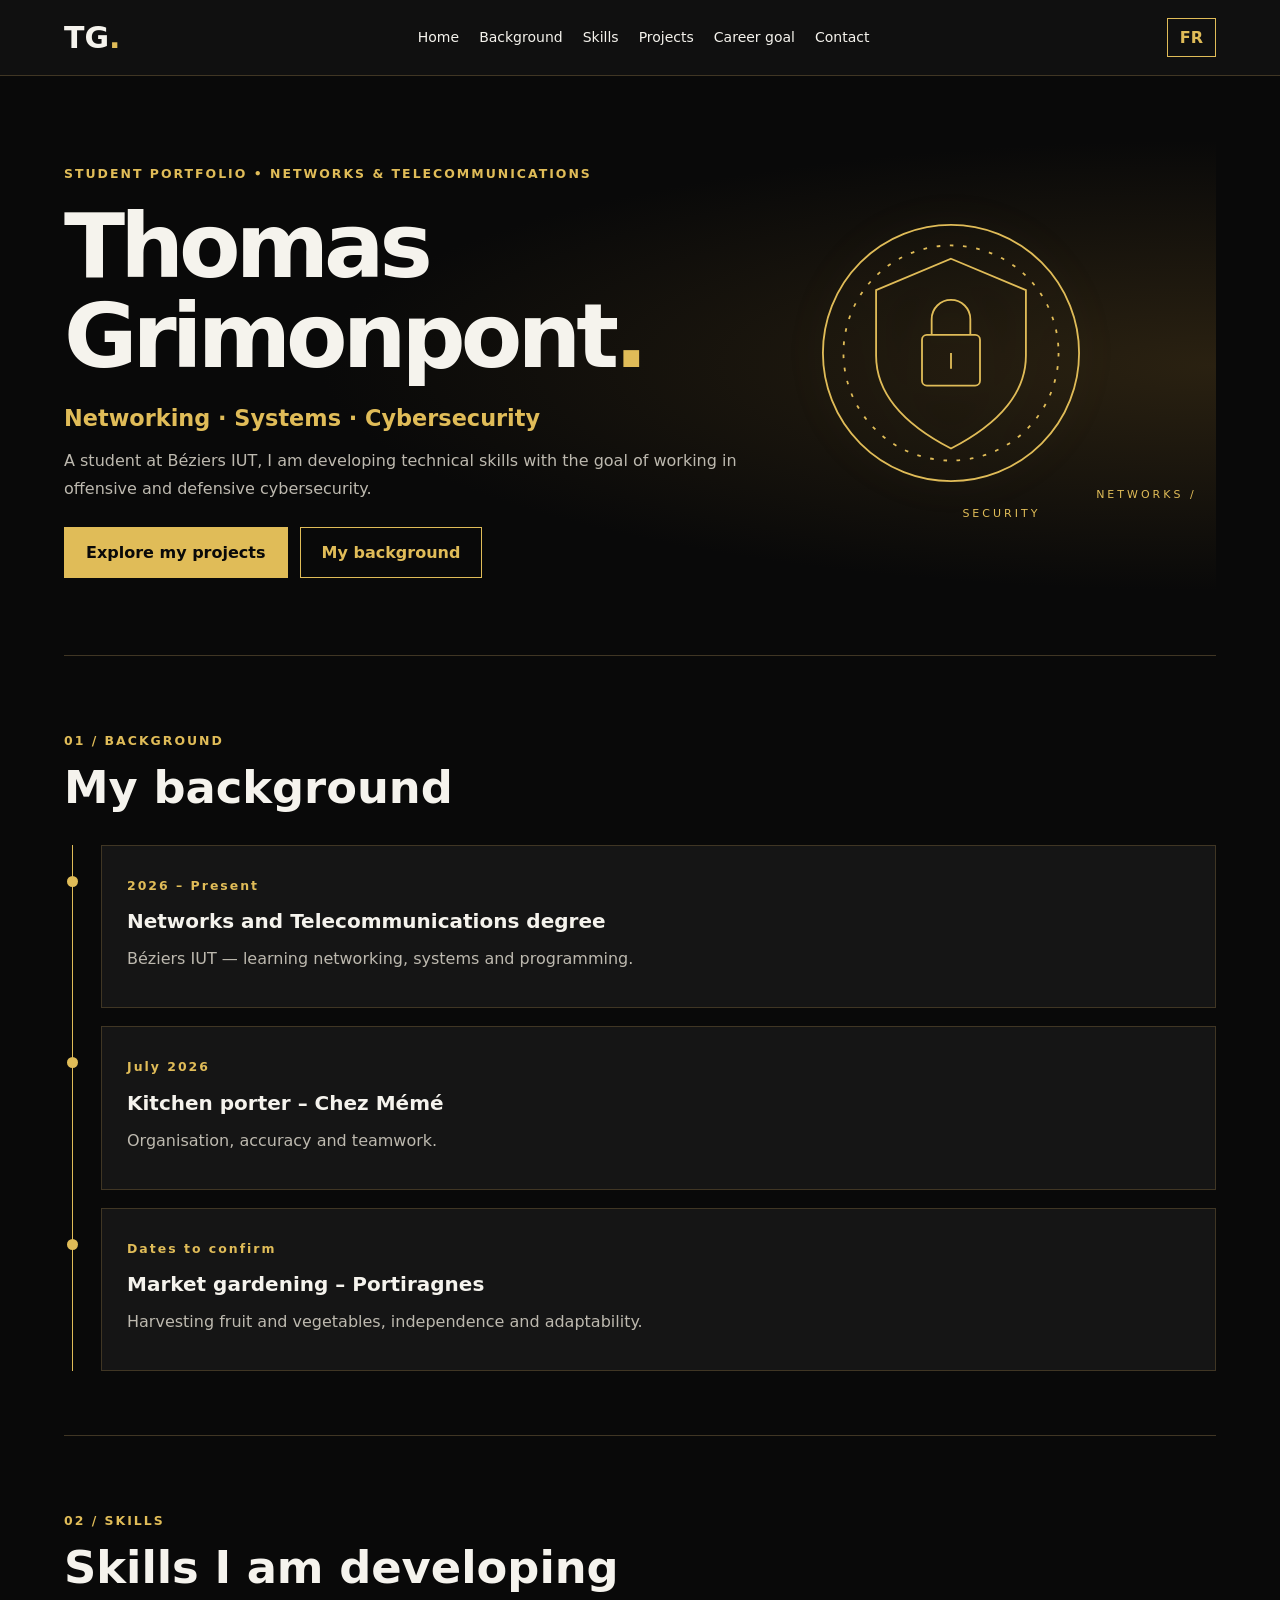
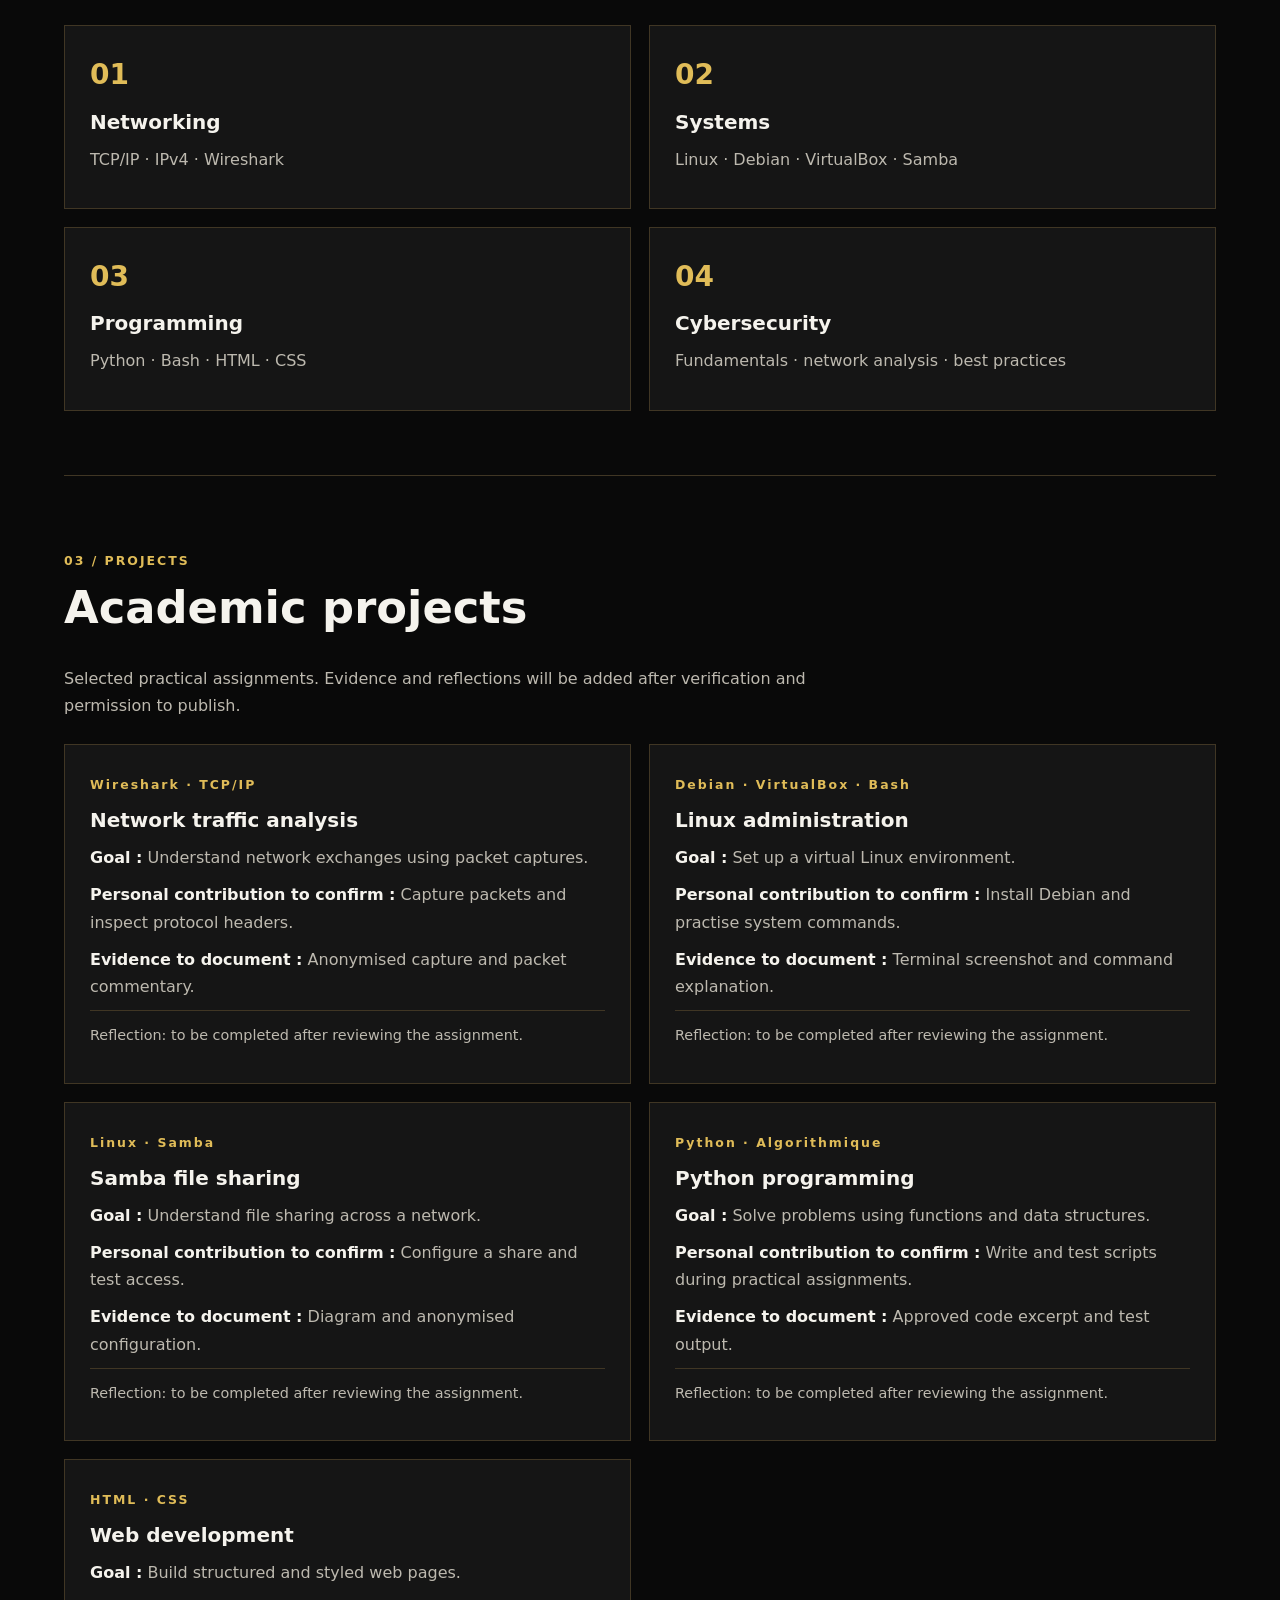
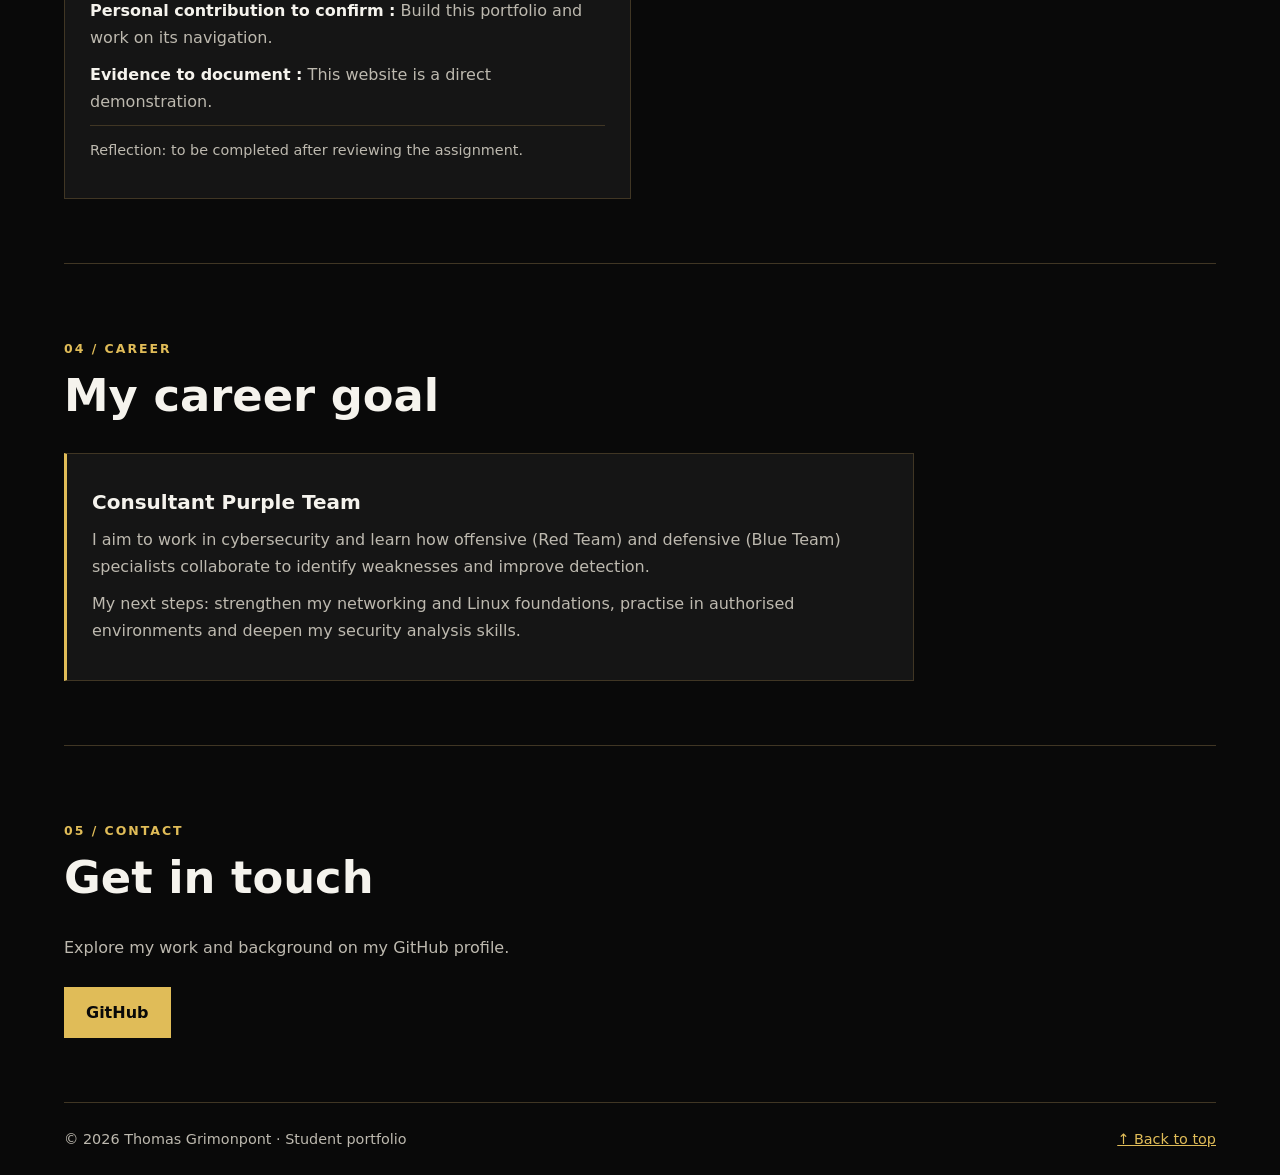
==== en.html @ 9ff3ca35 "Add files via upload" ====
<!doctype html><html lang="en"><head><meta charset="utf-8"><meta name="viewport" content="width=device-width,initial-scale=1"><meta name="description" content="Portfolio Thomas Grimonpont – Networks and Telecommunications"><title>Thomas Grimonpont | Portfolio</title><link rel="stylesheet" href="style.css"></head><body><a class="skip" href="#contenu">Skip to content</a><header><div class="navwrap"><a class="brand" href="#accueil">TG<span>.</span></a><nav aria-label="Main navigation"><a href="#accueil">Home</a><a href="#parcours">Background</a><a href="#competences">Skills</a><a href="#projets">Projects</a><a href="#avenir">Career goal</a><a href="#contact">Contact</a></nav><a class="lang" lang="fr" href="index.html">FR</a></div></header><main id="contenu"><section id="accueil" class="hero"><div><p class="eyebrow">STUDENT PORTFOLIO • NETWORKS & TELECOMMUNICATIONS</p><h1>Thomas<br>Grimonpont<span>.</span></h1><p class="lead">Networking · Systems · Cybersecurity</p><p>A student at Béziers IUT, I am developing technical skills with the goal of working in offensive and defensive cybersecurity.</p><div class="buttons"><a class="button" href="#projets">Explore my projects</a><a class="button outline" href="#parcours">My background</a></div></div><div class="emblem" aria-hidden="true"><svg viewBox="0 0 240 240"><circle cx="120" cy="120" r="106"/><circle cx="120" cy="120" r="89" stroke-dasharray="3 8"/><path d="M120 42 182 68v54q0 45-62 77-62-32-62-77V68Z"/><rect x="96" y="105" width="48" height="42" rx="4"/><path d="M104 105V92a16 16 0 0 1 32 0v13M120 120v13"/></svg><span>NETWORKS / SECURITY</span></div></section><section id="parcours"><p class="eyebrow">01 / BACKGROUND</p><h2>My background</h2><div class="timeline"><article><span class="tag">2026 – Present</span><h3>Networks and Telecommunications degree</h3><p>Béziers IUT — learning networking, systems and programming.</p></article><article><span class="tag">July 2026</span><h3>Kitchen porter – Chez Mémé</h3><p>Organisation, accuracy and teamwork.</p></article><article><span class="tag">Dates to confirm</span><h3>Market gardening – Portiragnes</h3><p>Harvesting fruit and vegetables, independence and adaptability.</p></article></div></section><section id="competences"><p class="eyebrow">02 / SKILLS</p><h2>Skills I am developing</h2><div class="grid"><article class="skill"><span class="num">01</span><h3>Networking</h3><p>TCP/IP · IPv4 · Wireshark</p></article><article class="skill"><span class="num">02</span><h3>Systems</h3><p>Linux · Debian · VirtualBox · Samba</p></article><article class="skill"><span class="num">03</span><h3>Programming</h3><p>Python · Bash · HTML · CSS</p></article><article class="skill"><span class="num">04</span><h3>Cybersecurity</h3><p>Fundamentals · network analysis · best practices</p></article></div></section><section id="projets"><p class="eyebrow">03 / PROJECTS</p><h2>Academic projects</h2><p class="intro">Selected practical assignments. Evidence and reflections will be added after verification and permission to publish.</p><div class="grid projects"><article class="project"><span class="tag">Wireshark · TCP/IP</span><h3>Network traffic analysis</h3><p><strong>Goal :</strong> Understand network exchanges using packet captures.</p><p><strong>Personal contribution to confirm :</strong> Capture packets and inspect protocol headers.</p><p><strong>Evidence to document :</strong> Anonymised capture and packet commentary.</p><p class="muted">Reflection: to be completed after reviewing the assignment.</p></article><article class="project"><span class="tag">Debian · VirtualBox · Bash</span><h3>Linux administration</h3><p><strong>Goal :</strong> Set up a virtual Linux environment.</p><p><strong>Personal contribution to confirm :</strong> Install Debian and practise system commands.</p><p><strong>Evidence to document :</strong> Terminal screenshot and command explanation.</p><p class="muted">Reflection: to be completed after reviewing the assignment.</p></article><article class="project"><span class="tag">Linux · Samba</span><h3>Samba file sharing</h3><p><strong>Goal :</strong> Understand file sharing across a network.</p><p><strong>Personal contribution to confirm :</strong> Configure a share and test access.</p><p><strong>Evidence to document :</strong> Diagram and anonymised configuration.</p><p class="muted">Reflection: to be completed after reviewing the assignment.</p></article><article class="project"><span class="tag">Python · Algorithmique</span><h3>Python programming</h3><p><strong>Goal :</strong> Solve problems using functions and data structures.</p><p><strong>Personal contribution to confirm :</strong> Write and test scripts during practical assignments.</p><p><strong>Evidence to document :</strong> Approved code excerpt and test output.</p><p class="muted">Reflection: to be completed after reviewing the assignment.</p></article><article class="project"><span class="tag">HTML · CSS</span><h3>Web development</h3><p><strong>Goal :</strong> Build structured and styled web pages.</p><p><strong>Personal contribution to confirm :</strong> Build this portfolio and work on its navigation.</p><p><strong>Evidence to document :</strong> This website is a direct demonstration.</p><p class="muted">Reflection: to be completed after reviewing the assignment.</p></article></div></section><section id="avenir"><p class="eyebrow">04 / CAREER</p><h2>My career goal</h2><div class="feature"><h3>Consultant Purple Team</h3><p>I aim to work in cybersecurity and learn how offensive (Red Team) and defensive (Blue Team) specialists collaborate to identify weaknesses and improve detection.</p><p>My next steps: strengthen my networking and Linux foundations, practise in authorised environments and deepen my security analysis skills.</p></div></section><section id="contact"><p class="eyebrow">05 / CONTACT</p><h2>Get in touch</h2><p>Explore my work and background on my GitHub profile.</p><div class="buttons"><a class="button" href="https://github.com/thomasgrimonpontpro-design">GitHub</a><!-- Ajouter ici le lien LinkedIn professionnel / Add professional LinkedIn link here --></div></section></main><footer>© 2026 Thomas Grimonpont · Student portfolio <a href="#accueil">↑ Back to top</a></footer></body></html>
---- style.css ----
:root{color-scheme:dark;--bg:#090909;--panel:#151515;--gold:#e0bc58;--text:#f5f3ed;--muted:#bdb9af;--line:#403624}*{box-sizing:border-box}html{scroll-behavior:smooth;scroll-padding-top:100px}body{margin:0;background:var(--bg);color:var(--text);font:16px/1.7 system-ui,Arial,sans-serif}a{color:var(--gold)}a:focus-visible{outline:3px solid #fff;outline-offset:5px}.skip{position:absolute;left:12px;top:-100px;background:#fff;color:#000;padding:12px;z-index:20}.skip:focus{top:12px}header{position:sticky;top:0;z-index:10;background:#101010;border-bottom:1px solid var(--line)}.navwrap{max-width:1200px;margin:auto;padding:12px 24px;display:flex;align-items:center;justify-content:space-between;gap:20px}.brand{font-size:30px;font-weight:900;text-decoration:none;color:var(--text)}.brand span,h1 span{color:var(--gold)}nav{display:flex;flex-wrap:wrap;gap:20px}nav a{color:var(--text);text-decoration:none;font-size:14px}nav a:hover{color:var(--gold)}.lang{border:1px solid var(--gold);padding:5px 12px;text-decoration:none;font-weight:700}main{max-width:1200px;margin:auto;padding:0 24px}section{padding:64px 0;border-bottom:1px solid var(--line)}.hero{min-height:580px;display:grid;grid-template-columns:1.6fr 1fr;align-items:center;gap:36px;background:radial-gradient(ellipse at right,#2a2111 0,transparent 55%)}.eyebrow,.tag{color:var(--gold);font-size:.78rem;letter-spacing:2px;font-weight:700}.hero h1{font-size:clamp(3rem,7vw,6rem);letter-spacing:-.055em;line-height:1;margin:18px 0}.lead{color:var(--gold);font-size:clamp(1rem,2vw,1.4rem);font-weight:600}p{color:var(--muted);margin:10px 0}.buttons{display:flex;gap:12px;flex-wrap:wrap;margin-top:25px}.button{display:inline-block;background:var(--gold);color:#090909;border:1px solid var(--gold);padding:11px 21px;text-decoration:none;font-weight:700}.button.outline{background:transparent;color:var(--gold)}.button:hover{background:#f9df91;color:#090909}.emblem{text-align:center;color:var(--gold);font-size:11px;letter-spacing:3px}.emblem svg{width:min(100%,290px);fill:none;stroke:var(--gold);stroke-width:1.5;filter:drop-shadow(0 0 16px #b38d4240)}h2{font-size:clamp(1.8rem,4vw,2.8rem);line-height:1.2;margin:8px 0 30px}h3{font-size:1.25rem;line-height:1.35;margin:10px 0}.timeline{border-left:1px solid var(--gold);padding-left:28px;margin-left:8px;display:grid;gap:18px}.timeline article,.skill,.project,.feature{background:var(--panel);border:1px solid var(--line);padding:25px;min-width:0}.timeline article{position:relative}.timeline article:before{content:'';position:absolute;left:-35px;top:30px;width:11px;height:11px;background:var(--gold);border-radius:50%}.grid{display:grid;grid-template-columns:repeat(2,minmax(0,1fr));gap:18px}.skill,.project{transition:border-color .2s,transform .2s}.skill:hover,.project:hover{border-color:var(--gold);transform:translateY(-3px)}.num{font-size:28px;color:var(--gold);font-weight:800}.project strong{color:var(--text)}.project .muted{font-size:.9rem;border-top:1px solid var(--line);padding-top:12px}.intro{max-width:780px;margin-bottom:25px}.feature{border-left:3px solid var(--gold);max-width:850px}footer{max-width:1200px;margin:auto;padding:24px;color:var(--muted);display:flex;justify-content:space-between;flex-wrap:wrap;gap:12px;font-size:.9rem}@media(max-width:760px){header{position:static}.navwrap{flex-wrap:wrap;gap:12px}nav{order:3;width:100%;gap:12px 18px}.hero{grid-template-columns:1fr;min-height:0}.emblem{display:none}.grid{grid-template-columns:1fr}section{padding:42px 0}main{padding:0 18px}.timeline article,.skill,.project,.feature{padding:18px}}@media(prefers-reduced-motion:reduce){html{scroll-behavior:auto}*,*::before,*::after{transition:none!important;animation:none!important}.skill:hover,.project:hover{transform:none}}
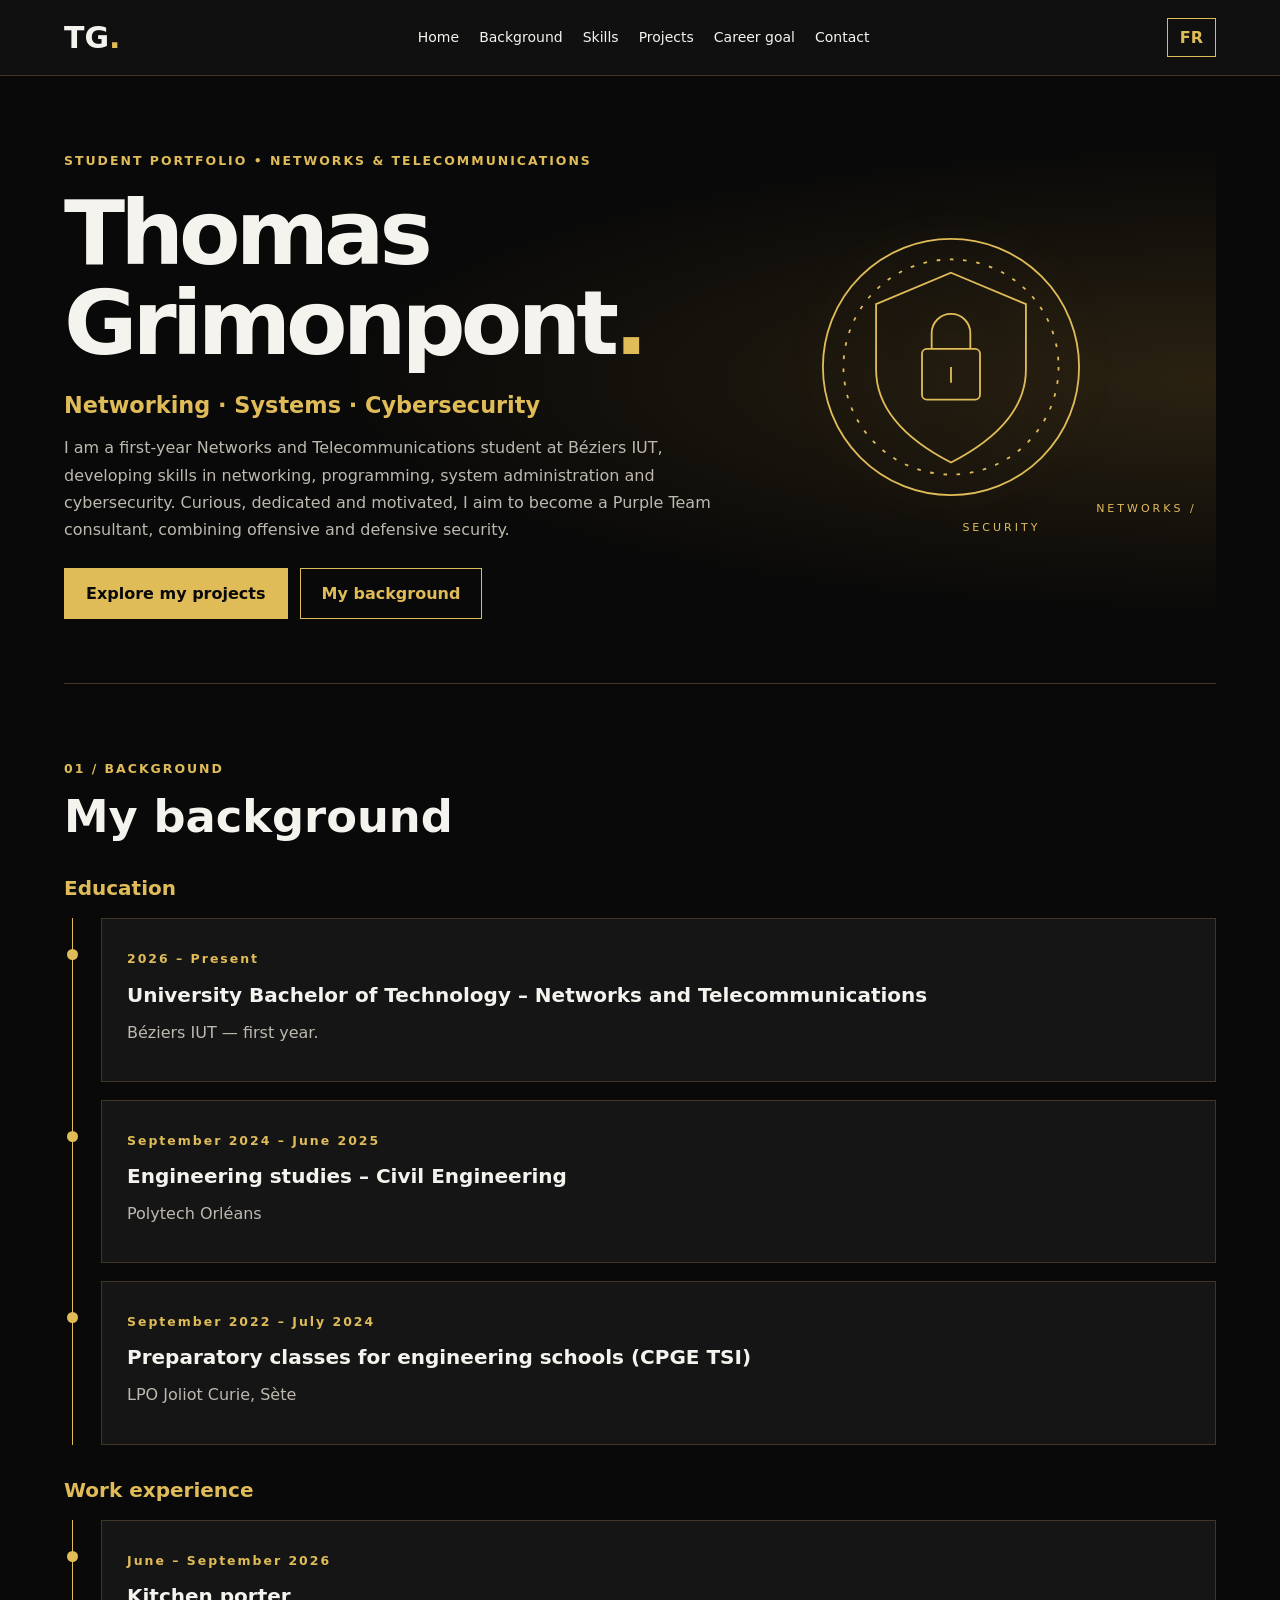
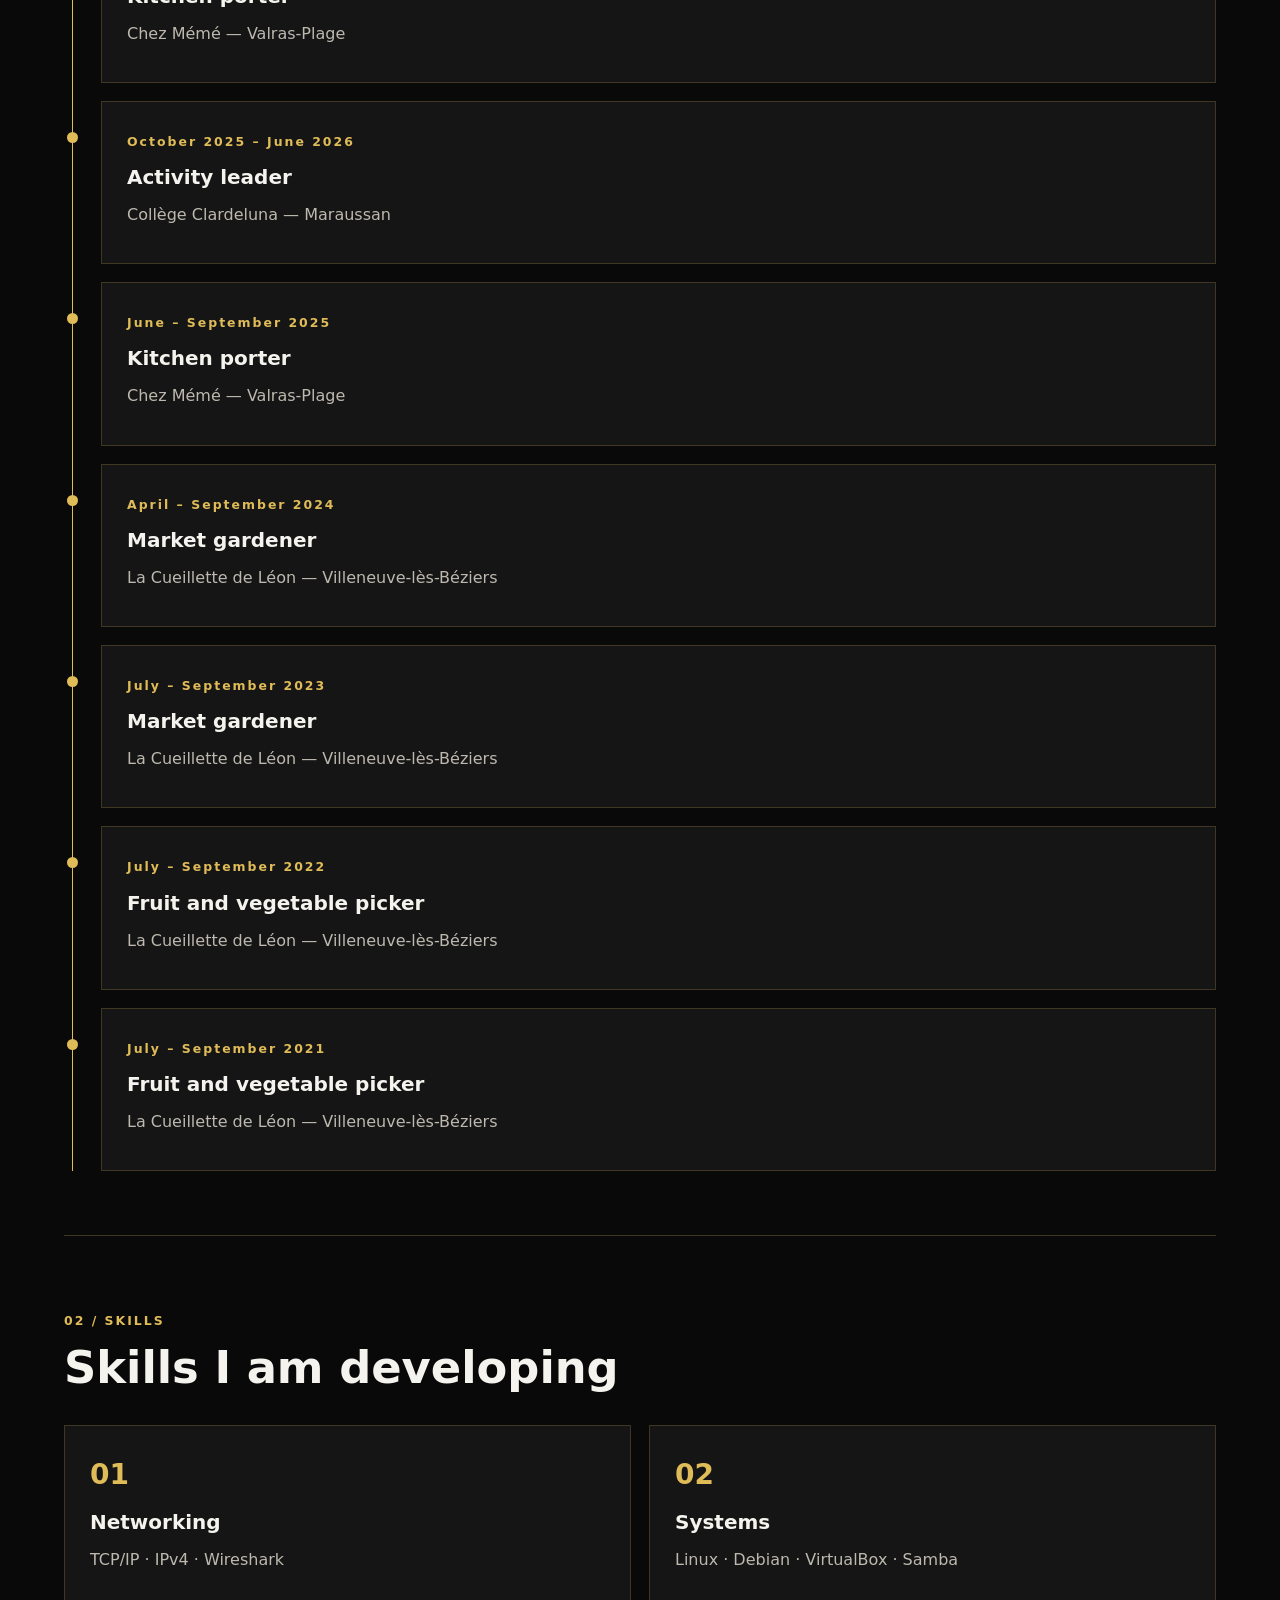
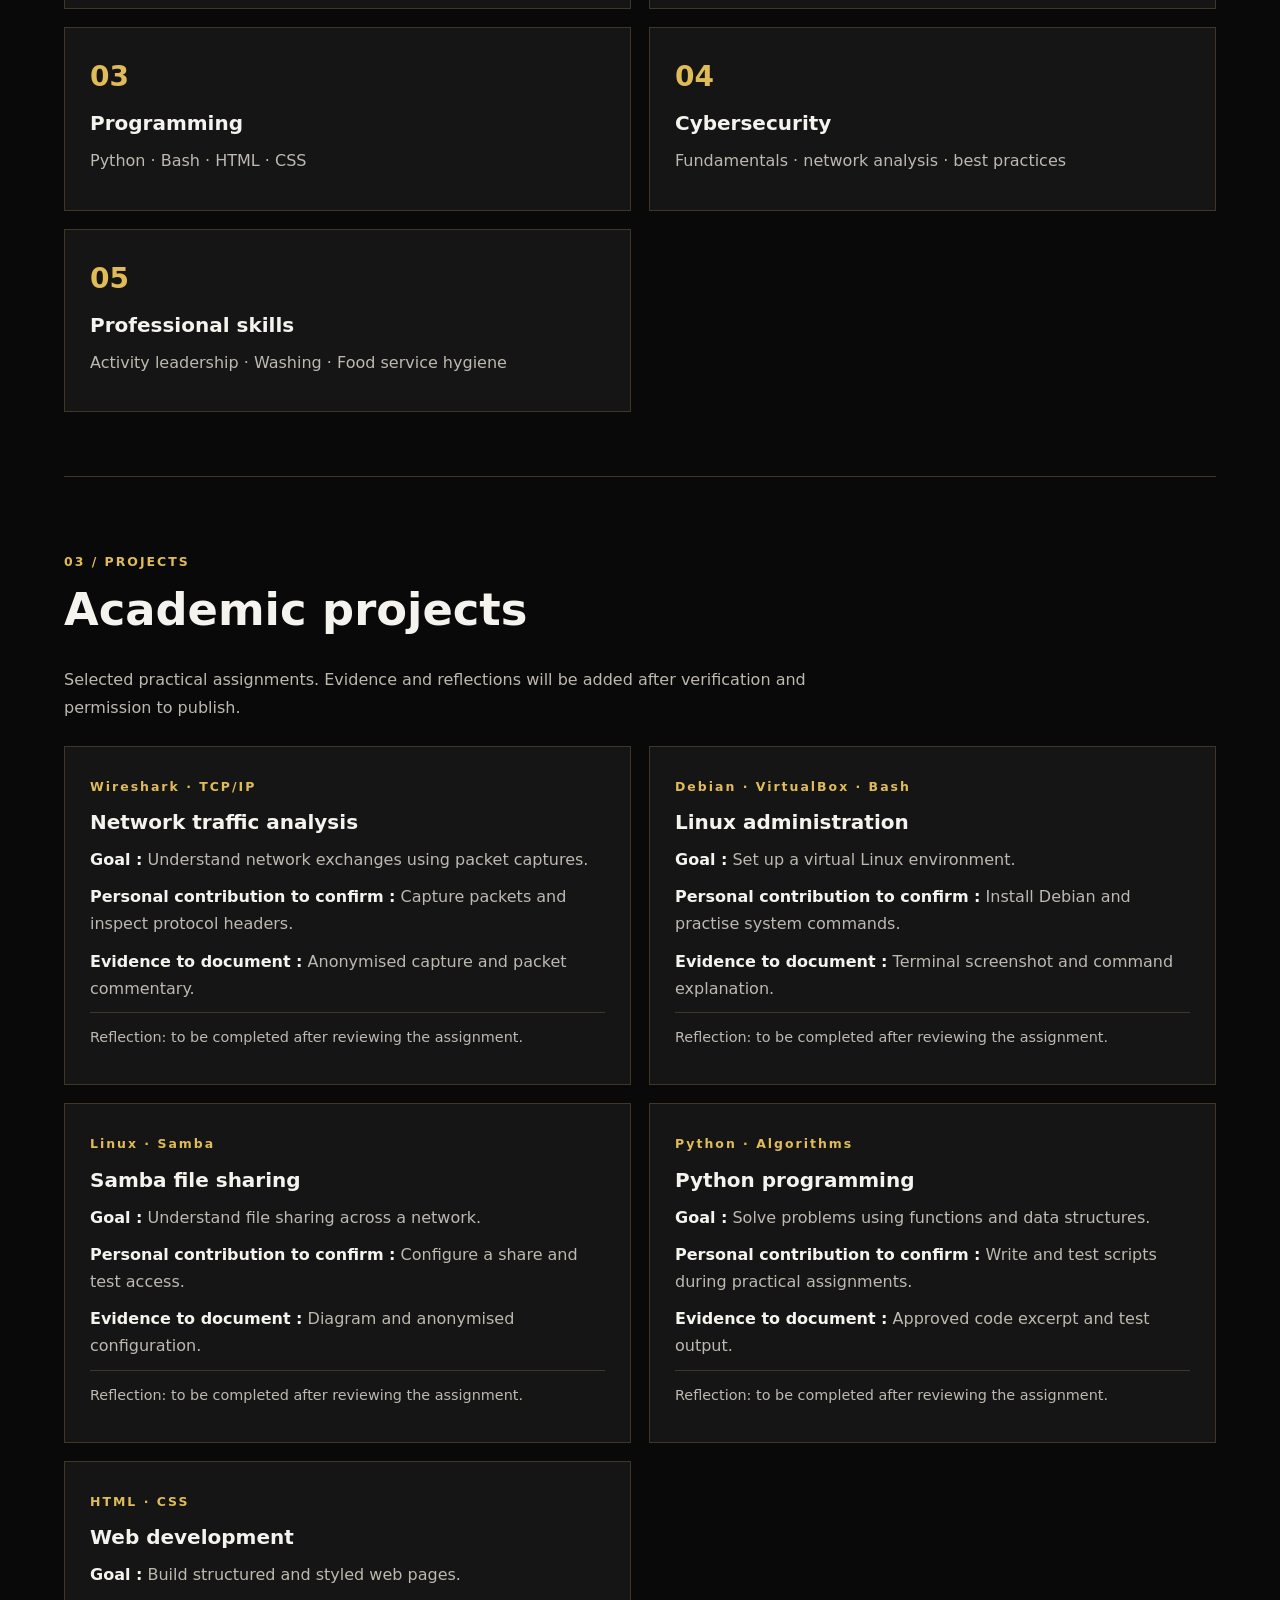
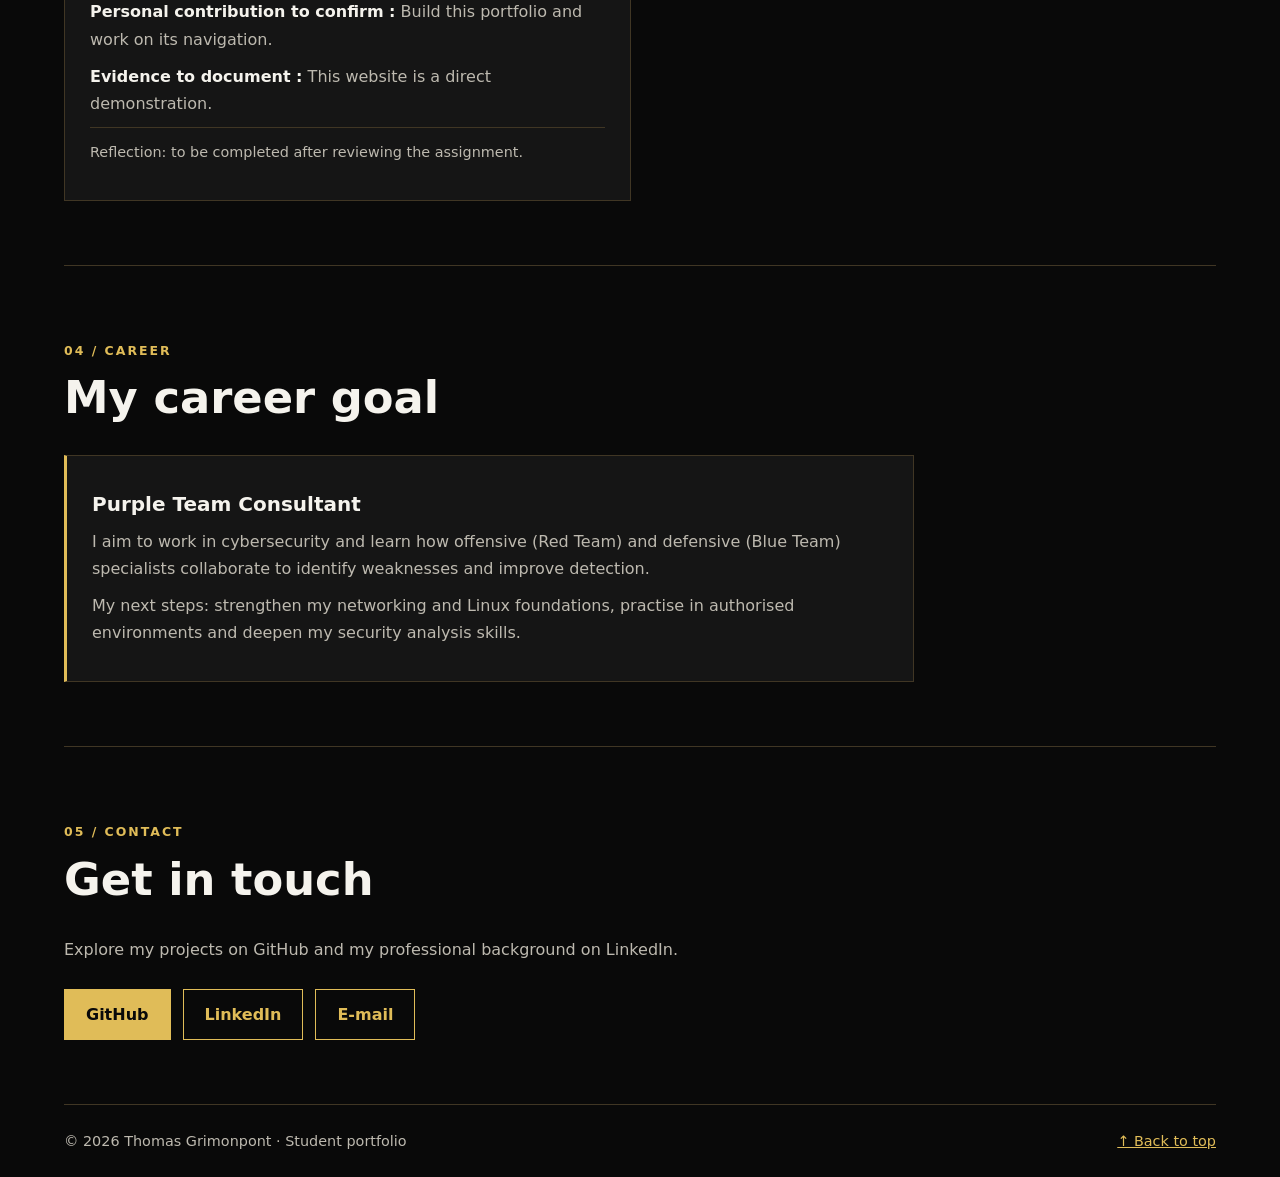
==== commit 41b7dfd2: "Add files via upload" ====
--- a/en.html
+++ b/en.html
@@ -1 +1,2 @@
-<!doctype html><html lang="en"><head><meta charset="utf-8"><meta name="viewport" content="width=device-width,initial-scale=1"><meta name="description" content="Portfolio Thomas Grimonpont – Networks and Telecommunications"><title>Thomas Grimonpont | Portfolio</title><link rel="stylesheet" href="style.css"></head><body><a class="skip" href="#contenu">Skip to content</a><header><div class="navwrap"><a class="brand" href="#accueil">TG<span>.</span></a><nav aria-label="Main navigation"><a href="#accueil">Home</a><a href="#parcours">Background</a><a href="#competences">Skills</a><a href="#projets">Projects</a><a href="#avenir">Career goal</a><a href="#contact">Contact</a></nav><a class="lang" lang="fr" href="index.html">FR</a></div></header><main id="contenu"><section id="accueil" class="hero"><div><p class="eyebrow">STUDENT PORTFOLIO • NETWORKS & TELECOMMUNICATIONS</p><h1>Thomas<br>Grimonpont<span>.</span></h1><p class="lead">Networking · Systems · Cybersecurity</p><p>A student at Béziers IUT, I am developing technical skills with the goal of working in offensive and defensive cybersecurity.</p><div class="buttons"><a class="button" href="#projets">Explore my projects</a><a class="button outline" href="#parcours">My background</a></div></div><div class="emblem" aria-hidden="true"><svg viewBox="0 0 240 240"><circle cx="120" cy="120" r="106"/><circle cx="120" cy="120" r="89" stroke-dasharray="3 8"/><path d="M120 42 182 68v54q0 45-62 77-62-32-62-77V68Z"/><rect x="96" y="105" width="48" height="42" rx="4"/><path d="M104 105V92a16 16 0 0 1 32 0v13M120 120v13"/></svg><span>NETWORKS / SECURITY</span></div></section><section id="parcours"><p class="eyebrow">01 / BACKGROUND</p><h2>My background</h2><div class="timeline"><article><span class="tag">2026 – Present</span><h3>Networks and Telecommunications degree</h3><p>Béziers IUT — learning networking, systems and programming.</p></article><article><span class="tag">July 2026</span><h3>Kitchen porter – Chez Mémé</h3><p>Organisation, accuracy and teamwork.</p></article><article><span class="tag">Dates to confirm</span><h3>Market gardening – Portiragnes</h3><p>Harvesting fruit and vegetables, independence and adaptability.</p></article></div></section><section id="competences"><p class="eyebrow">02 / SKILLS</p><h2>Skills I am developing</h2><div class="grid"><article class="skill"><span class="num">01</span><h3>Networking</h3><p>TCP/IP · IPv4 · Wireshark</p></article><article class="skill"><span class="num">02</span><h3>Systems</h3><p>Linux · Debian · VirtualBox · Samba</p></article><article class="skill"><span class="num">03</span><h3>Programming</h3><p>Python · Bash · HTML · CSS</p></article><article class="skill"><span class="num">04</span><h3>Cybersecurity</h3><p>Fundamentals · network analysis · best practices</p></article></div></section><section id="projets"><p class="eyebrow">03 / PROJECTS</p><h2>Academic projects</h2><p class="intro">Selected practical assignments. Evidence and reflections will be added after verification and permission to publish.</p><div class="grid projects"><article class="project"><span class="tag">Wireshark · TCP/IP</span><h3>Network traffic analysis</h3><p><strong>Goal :</strong> Understand network exchanges using packet captures.</p><p><strong>Personal contribution to confirm :</strong> Capture packets and inspect protocol headers.</p><p><strong>Evidence to document :</strong> Anonymised capture and packet commentary.</p><p class="muted">Reflection: to be completed after reviewing the assignment.</p></article><article class="project"><span class="tag">Debian · VirtualBox · Bash</span><h3>Linux administration</h3><p><strong>Goal :</strong> Set up a virtual Linux environment.</p><p><strong>Personal contribution to confirm :</strong> Install Debian and practise system commands.</p><p><strong>Evidence to document :</strong> Terminal screenshot and command explanation.</p><p class="muted">Reflection: to be completed after reviewing the assignment.</p></article><article class="project"><span class="tag">Linux · Samba</span><h3>Samba file sharing</h3><p><strong>Goal :</strong> Understand file sharing across a network.</p><p><strong>Personal contribution to confirm :</strong> Configure a share and test access.</p><p><strong>Evidence to document :</strong> Diagram and anonymised configuration.</p><p class="muted">Reflection: to be completed after reviewing the assignment.</p></article><article class="project"><span class="tag">Python · Algorithmique</span><h3>Python programming</h3><p><strong>Goal :</strong> Solve problems using functions and data structures.</p><p><strong>Personal contribution to confirm :</strong> Write and test scripts during practical assignments.</p><p><strong>Evidence to document :</strong> Approved code excerpt and test output.</p><p class="muted">Reflection: to be completed after reviewing the assignment.</p></article><article class="project"><span class="tag">HTML · CSS</span><h3>Web development</h3><p><strong>Goal :</strong> Build structured and styled web pages.</p><p><strong>Personal contribution to confirm :</strong> Build this portfolio and work on its navigation.</p><p><strong>Evidence to document :</strong> This website is a direct demonstration.</p><p class="muted">Reflection: to be completed after reviewing the assignment.</p></article></div></section><section id="avenir"><p class="eyebrow">04 / CAREER</p><h2>My career goal</h2><div class="feature"><h3>Consultant Purple Team</h3><p>I aim to work in cybersecurity and learn how offensive (Red Team) and defensive (Blue Team) specialists collaborate to identify weaknesses and improve detection.</p><p>My next steps: strengthen my networking and Linux foundations, practise in authorised environments and deepen my security analysis skills.</p></div></section><section id="contact"><p class="eyebrow">05 / CONTACT</p><h2>Get in touch</h2><p>Explore my work and background on my GitHub profile.</p><div class="buttons"><a class="button" href="https://github.com/thomasgrimonpontpro-design">GitHub</a><!-- Ajouter ici le lien LinkedIn professionnel / Add professional LinkedIn link here --></div></section></main><footer>© 2026 Thomas Grimonpont · Student portfolio <a href="#accueil">↑ Back to top</a></footer></body></html>+<!DOCTYPE html>
+<html lang="en"><head><meta charset="utf-8"/><meta content="width=device-width,initial-scale=1" name="viewport"/><meta content="Portfolio Thomas Grimonpont – Networks and Telecommunications" name="description"/><title>Thomas Grimonpont | Portfolio</title><link href="style.css" rel="stylesheet"/></head><body><a class="skip" href="#contenu">Skip to content</a><header><div class="navwrap"><a class="brand" href="#accueil">TG<span>.</span></a><nav aria-label="Main navigation"><a href="#accueil">Home</a><a href="#parcours">Background</a><a href="#competences">Skills</a><a href="#projets">Projects</a><a href="#avenir">Career goal</a><a href="#contact">Contact</a></nav><a class="lang" href="index.html" lang="fr">FR</a></div></header><main id="contenu"><section class="hero" id="accueil"><div><p class="eyebrow">STUDENT PORTFOLIO • NETWORKS &amp; TELECOMMUNICATIONS</p><h1>Thomas<br/>Grimonpont<span>.</span></h1><p class="lead">Networking · Systems · Cybersecurity</p><p>I am a first-year Networks and Telecommunications student at Béziers IUT, developing skills in networking, programming, system administration and cybersecurity. Curious, dedicated and motivated, I aim to become a Purple Team consultant, combining offensive and defensive security.</p><div class="buttons"><a class="button" href="#projets">Explore my projects</a><a class="button outline" href="#parcours">My background</a></div></div><div aria-hidden="true" class="emblem"><svg viewbox="0 0 240 240"><circle cx="120" cy="120" r="106"></circle><circle cx="120" cy="120" r="89" stroke-dasharray="3 8"></circle><path d="M120 42 182 68v54q0 45-62 77-62-32-62-77V68Z"></path><rect height="42" rx="4" width="48" x="96" y="105"></rect><path d="M104 105V92a16 16 0 0 1 32 0v13M120 120v13"></path></svg><span>NETWORKS / SECURITY</span></div></section><section id="parcours"><p class="eyebrow">01 / BACKGROUND</p><h2>My background</h2><h3 class="timeline-title">Education</h3><div class="timeline"><article><span class="tag">2026 – Present</span><h3>University Bachelor of Technology – Networks and Telecommunications</h3><p>Béziers IUT — first year.</p></article><article><span class="tag">September 2024 – June 2025</span><h3>Engineering studies – Civil Engineering</h3><p>Polytech Orléans</p></article><article><span class="tag">September 2022 – July 2024</span><h3>Preparatory classes for engineering schools (CPGE TSI)</h3><p>LPO Joliot Curie, Sète</p></article></div><h3 class="timeline-title">Work experience</h3><div class="timeline"><article><span class="tag">June – September 2026</span><h3>Kitchen porter</h3><p>Chez Mémé — Valras-Plage</p></article><article><span class="tag">October 2025 – June 2026</span><h3>Activity leader</h3><p>Collège Clardeluna — Maraussan</p></article><article><span class="tag">June – September 2025</span><h3>Kitchen porter</h3><p>Chez Mémé — Valras-Plage</p></article><article><span class="tag">April – September 2024</span><h3>Market gardener</h3><p>La Cueillette de Léon — Villeneuve-lès-Béziers</p></article><article><span class="tag">July – September 2023</span><h3>Market gardener</h3><p>La Cueillette de Léon — Villeneuve-lès-Béziers</p></article><article><span class="tag">July – September 2022</span><h3>Fruit and vegetable picker</h3><p>La Cueillette de Léon — Villeneuve-lès-Béziers</p></article><article><span class="tag">July – September 2021</span><h3>Fruit and vegetable picker</h3><p>La Cueillette de Léon — Villeneuve-lès-Béziers</p></article></div></section><section id="competences"><p class="eyebrow">02 / SKILLS</p><h2>Skills I am developing</h2><div class="grid"><article class="skill"><span class="num">01</span><h3>Networking</h3><p>TCP/IP · IPv4 · Wireshark</p></article><article class="skill"><span class="num">02</span><h3>Systems</h3><p>Linux · Debian · VirtualBox · Samba</p></article><article class="skill"><span class="num">03</span><h3>Programming</h3><p>Python · Bash · HTML · CSS</p></article><article class="skill"><span class="num">04</span><h3>Cybersecurity</h3><p>Fundamentals · network analysis · best practices</p></article><article class="skill"><span class="num">05</span><h3>Professional skills</h3><p>Activity leadership · Washing · Food service hygiene</p></article></div></section><section id="projets"><p class="eyebrow">03 / PROJECTS</p><h2>Academic projects</h2><p class="intro">Selected practical assignments. Evidence and reflections will be added after verification and permission to publish.</p><div class="grid projects"><article class="project"><span class="tag">Wireshark · TCP/IP</span><h3>Network traffic analysis</h3><p><strong>Goal :</strong> Understand network exchanges using packet captures.</p><p><strong>Personal contribution to confirm :</strong> Capture packets and inspect protocol headers.</p><p><strong>Evidence to document :</strong> Anonymised capture and packet commentary.</p><p class="muted">Reflection: to be completed after reviewing the assignment.</p></article><article class="project"><span class="tag">Debian · VirtualBox · Bash</span><h3>Linux administration</h3><p><strong>Goal :</strong> Set up a virtual Linux environment.</p><p><strong>Personal contribution to confirm :</strong> Install Debian and practise system commands.</p><p><strong>Evidence to document :</strong> Terminal screenshot and command explanation.</p><p class="muted">Reflection: to be completed after reviewing the assignment.</p></article><article class="project"><span class="tag">Linux · Samba</span><h3>Samba file sharing</h3><p><strong>Goal :</strong> Understand file sharing across a network.</p><p><strong>Personal contribution to confirm :</strong> Configure a share and test access.</p><p><strong>Evidence to document :</strong> Diagram and anonymised configuration.</p><p class="muted">Reflection: to be completed after reviewing the assignment.</p></article><article class="project"><span class="tag">Python · Algorithms</span><h3>Python programming</h3><p><strong>Goal :</strong> Solve problems using functions and data structures.</p><p><strong>Personal contribution to confirm :</strong> Write and test scripts during practical assignments.</p><p><strong>Evidence to document :</strong> Approved code excerpt and test output.</p><p class="muted">Reflection: to be completed after reviewing the assignment.</p></article><article class="project"><span class="tag">HTML · CSS</span><h3>Web development</h3><p><strong>Goal :</strong> Build structured and styled web pages.</p><p><strong>Personal contribution to confirm :</strong> Build this portfolio and work on its navigation.</p><p><strong>Evidence to document :</strong> This website is a direct demonstration.</p><p class="muted">Reflection: to be completed after reviewing the assignment.</p></article></div></section><section id="avenir"><p class="eyebrow">04 / CAREER</p><h2>My career goal</h2><div class="feature"><h3>Purple Team Consultant</h3><p>I aim to work in cybersecurity and learn how offensive (Red Team) and defensive (Blue Team) specialists collaborate to identify weaknesses and improve detection.</p><p>My next steps: strengthen my networking and Linux foundations, practise in authorised environments and deepen my security analysis skills.</p></div></section><section id="contact"><p class="eyebrow">05 / CONTACT</p><h2>Get in touch</h2><p>Explore my projects on GitHub and my professional background on LinkedIn.</p><div class="buttons"><a class="button" href="https://github.com/thomasgrimonpontpro-design">GitHub</a><a class="button outline" href="https://www.linkedin.com/in/thomas-grimonpont-64a431451/">LinkedIn</a><a class="button outline" href="mailto:thomasgrimonpontpro@gmail.com">E-mail</a></div></section></main><footer>© 2026 Thomas Grimonpont · Student portfolio <a href="#accueil">↑ Back to top</a></footer></body></html>
--- a/style.css
+++ b/style.css
@@ -1 +1,3 @@
 :root{color-scheme:dark;--bg:#090909;--panel:#151515;--gold:#e0bc58;--text:#f5f3ed;--muted:#bdb9af;--line:#403624}*{box-sizing:border-box}html{scroll-behavior:smooth;scroll-padding-top:100px}body{margin:0;background:var(--bg);color:var(--text);font:16px/1.7 system-ui,Arial,sans-serif}a{color:var(--gold)}a:focus-visible{outline:3px solid #fff;outline-offset:5px}.skip{position:absolute;left:12px;top:-100px;background:#fff;color:#000;padding:12px;z-index:20}.skip:focus{top:12px}header{position:sticky;top:0;z-index:10;background:#101010;border-bottom:1px solid var(--line)}.navwrap{max-width:1200px;margin:auto;padding:12px 24px;display:flex;align-items:center;justify-content:space-between;gap:20px}.brand{font-size:30px;font-weight:900;text-decoration:none;color:var(--text)}.brand span,h1 span{color:var(--gold)}nav{display:flex;flex-wrap:wrap;gap:20px}nav a{color:var(--text);text-decoration:none;font-size:14px}nav a:hover{color:var(--gold)}.lang{border:1px solid var(--gold);padding:5px 12px;text-decoration:none;font-weight:700}main{max-width:1200px;margin:auto;padding:0 24px}section{padding:64px 0;border-bottom:1px solid var(--line)}.hero{min-height:580px;display:grid;grid-template-columns:1.6fr 1fr;align-items:center;gap:36px;background:radial-gradient(ellipse at right,#2a2111 0,transparent 55%)}.eyebrow,.tag{color:var(--gold);font-size:.78rem;letter-spacing:2px;font-weight:700}.hero h1{font-size:clamp(3rem,7vw,6rem);letter-spacing:-.055em;line-height:1;margin:18px 0}.lead{color:var(--gold);font-size:clamp(1rem,2vw,1.4rem);font-weight:600}p{color:var(--muted);margin:10px 0}.buttons{display:flex;gap:12px;flex-wrap:wrap;margin-top:25px}.button{display:inline-block;background:var(--gold);color:#090909;border:1px solid var(--gold);padding:11px 21px;text-decoration:none;font-weight:700}.button.outline{background:transparent;color:var(--gold)}.button:hover{background:#f9df91;color:#090909}.emblem{text-align:center;color:var(--gold);font-size:11px;letter-spacing:3px}.emblem svg{width:min(100%,290px);fill:none;stroke:var(--gold);stroke-width:1.5;filter:drop-shadow(0 0 16px #b38d4240)}h2{font-size:clamp(1.8rem,4vw,2.8rem);line-height:1.2;margin:8px 0 30px}h3{font-size:1.25rem;line-height:1.35;margin:10px 0}.timeline{border-left:1px solid var(--gold);padding-left:28px;margin-left:8px;display:grid;gap:18px}.timeline article,.skill,.project,.feature{background:var(--panel);border:1px solid var(--line);padding:25px;min-width:0}.timeline article{position:relative}.timeline article:before{content:'';position:absolute;left:-35px;top:30px;width:11px;height:11px;background:var(--gold);border-radius:50%}.grid{display:grid;grid-template-columns:repeat(2,minmax(0,1fr));gap:18px}.skill,.project{transition:border-color .2s,transform .2s}.skill:hover,.project:hover{border-color:var(--gold);transform:translateY(-3px)}.num{font-size:28px;color:var(--gold);font-weight:800}.project strong{color:var(--text)}.project .muted{font-size:.9rem;border-top:1px solid var(--line);padding-top:12px}.intro{max-width:780px;margin-bottom:25px}.feature{border-left:3px solid var(--gold);max-width:850px}footer{max-width:1200px;margin:auto;padding:24px;color:var(--muted);display:flex;justify-content:space-between;flex-wrap:wrap;gap:12px;font-size:.9rem}@media(max-width:760px){header{position:static}.navwrap{flex-wrap:wrap;gap:12px}nav{order:3;width:100%;gap:12px 18px}.hero{grid-template-columns:1fr;min-height:0}.emblem{display:none}.grid{grid-template-columns:1fr}section{padding:42px 0}main{padding:0 18px}.timeline article,.skill,.project,.feature{padding:18px}}@media(prefers-reduced-motion:reduce){html{scroll-behavior:auto}*,*::before,*::after{transition:none!important;animation:none!important}.skill:hover,.project:hover{transform:none}}
+
+.timeline-title { margin: 2rem 0 1rem; color: #e0bc58; font-size: 1.25rem; }
